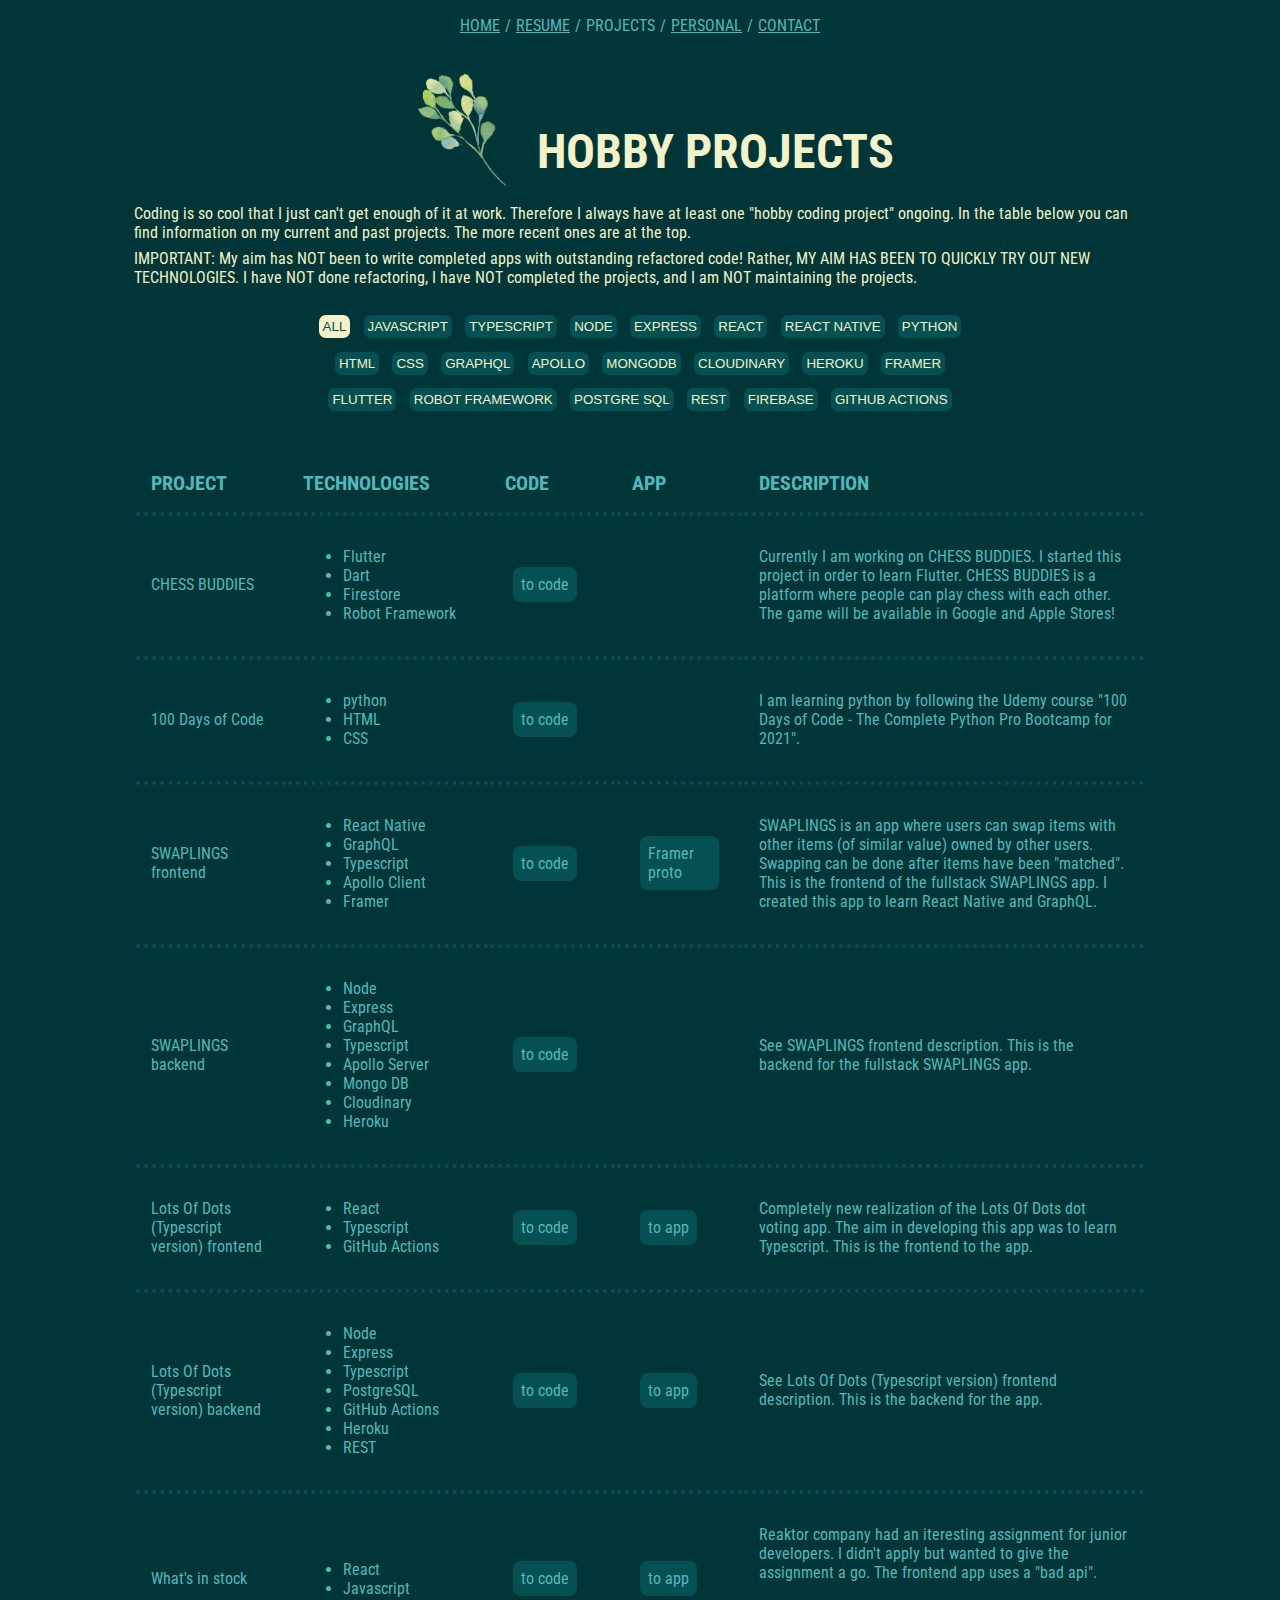
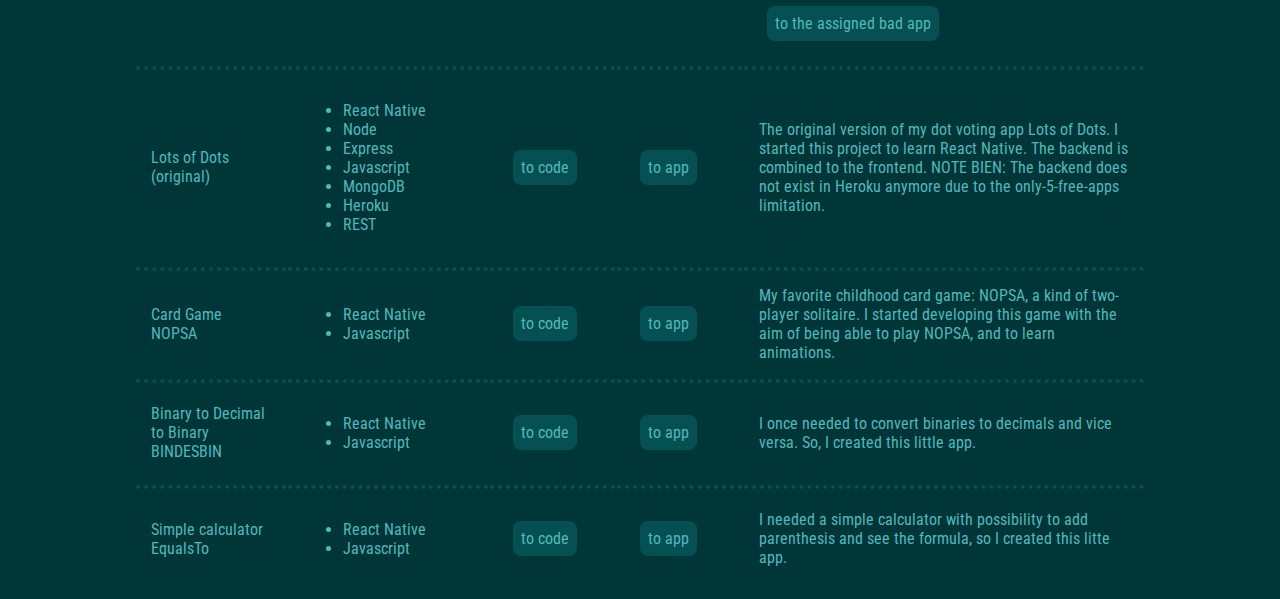
==== pages/hobbyProjects.html @ a68dfdd8 "New personal site" ====
<!DOCTYPE html>
<html lang="en">
  <head>
    <meta charset="UTF-8">
    <title>Satu Hyvärinen Hobby Projects</title>
    <link href='https://fonts.googleapis.com/css?family=Roboto Condensed' rel='stylesheet'>
    <link rel="stylesheet" href="../styles/general.css">
    <link rel="stylesheet" href="../styles/hobbyProjects.css">
  </head>
  <body>

    <p class="navigation_links">
      <a class="navigation_link" href="../index.html">HOME</a>
      <span class="slash_between">/</span>
      <a class="navigation_link" href="./resume.html">RESUME</a>
      <span class="slash_between">/</span>
      <a class="is_selected_navigation_link" href="./hobbyProjects.html">PROJECTS</a>
      <span class="slash_between">/</span>
      <a class="navigation_link" href="./personalInfo.html">PERSONAL</a>
      <span class="slash_between">/</span>
      <a class="navigation_link" href="./contactMe.html">CONTACT</a>
    </p>

    <div class="centered_container">
          <img src="../images/3.png" width="150" height="150">
          <h1 class="title_smaller">HOBBY PROJECTS</h1>
    </div>

    <div class="centered_column">
          <p class="info_projects">
            Coding is so cool that I just can't get enough of it at work. Therefore I always have at least one "hobby coding project" ongoing.
             In the table below you can find information on my current and past projects. The more recent ones are at the top.
          </p>
          <p class="info_projects">
             IMPORTANT: My aim has NOT been to write completed apps with outstanding refactored code!
             Rather, MY AIM HAS BEEN TO QUICKLY TRY OUT NEW TECHNOLOGIES.
             I have NOT done refactoring, I have NOT completed the projects, and I am NOT maintaining the projects.
          </p>
          <br>
    </div>


    <div class="centered_container filter_buttons_container">
      <button class="filter_button_selected" onclick="filterTableRows('all')" id="all">ALL</button>
      <button class="filter_button_not_selected"  onclick="filterTableRows('javascript')" id="javascript">JAVASCRIPT</button>
      <button class="filter_button_not_selected"  onclick="filterTableRows('typescript')" id="typescript">TYPESCRIPT</button>
      <button class="filter_button_not_selected"  onclick="filterTableRows('node')" id="node">NODE</button>
      <button class="filter_button_not_selected"  onclick="filterTableRows('express')" id="express">EXPRESS</button>
      <button class="filter_button_not_selected"  onclick="filterTableRows('react')" id="react">REACT</button>
      <button class="filter_button_not_selected"  onclick="filterTableRows('reactnative')" id="reactnative">REACT NATIVE</button>
      <button class="filter_button_not_selected"  onclick="filterTableRows('python')" id="python">PYTHON</button>
    </div>
    <div class="centered_container filter_buttons_container">
      <button class="filter_button_not_selected"  onclick="filterTableRows('html')" id="html">HTML</button>
      <button class="filter_button_not_selected"  onclick="filterTableRows('css')" id="css">CSS</button>
      <button class="filter_button_not_selected"  onclick="filterTableRows('graphql')" id="graphql">GRAPHQL</button>
      <button class="filter_button_not_selected"  onclick="filterTableRows('apollo')" id="apollo">APOLLO</button>
      <button class="filter_button_not_selected"  onclick="filterTableRows('mongodb')" id="mongodb">MONGODB</button>
      <button class="filter_button_not_selected"  onclick="filterTableRows('cloudinary')" id="cloudinary">CLOUDINARY</button>
      <button class="filter_button_not_selected"  onclick="filterTableRows('heroku')" id="heroku">HEROKU</button>
      <button class="filter_button_not_selected"  onclick="filterTableRows('framer')" id="framer">FRAMER</button>
    </div>
    <div class="centered_container filter_buttons_container">
      <button class="filter_button_not_selected"  onclick="filterTableRows('flutter')" id="flutter">FLUTTER</button>
      <button class="filter_button_not_selected"  onclick="filterTableRows('robotframework')" id="robotframework">ROBOT FRAMEWORK</button>
      <button class="filter_button_not_selected"  onclick="filterTableRows('postgresql')" id="postgresql">POSTGRE SQL</button>
      <button class="filter_button_not_selected"  onclick="filterTableRows('rest')" id="rest">REST</button>
      <button class="filter_button_not_selected"  onclick="filterTableRows('firebase')" id="firebase">FIREBASE</button>
      <button class="filter_button_not_selected"  onclick="filterTableRows('githubactions')" id="githubactions">GITHUB ACTIONS</button>
    </div>



    <table class="apps_table">
      <col style="width:15%">
      <col style="width:20%">
      <col style="width:12.5%">
      <col style="width:12.5%">
      <col style="width:40%">
      <th>
        <tr>
          <td class="table_header_text">PROJECT</td>
          <td class="table_header_text">TECHNOLOGIES</td>
          <td class="table_header_text">CODE</td>
          <td class="table_header_text">APP</td>
          <td class="table_header_text">DESCRIPTION</td>
        </tr>
      </th>
      <tbody>

        <tr class="filterable flutter dart firestore robotframework">
          <td class="table_cell">CHESS BUDDIES</td>
          <td class="table_cell">
            <ul>
              <li class="table_cell_text">Flutter</li>
              <li class="table_cell_text">Dart</li>
              <li class="table_cell_text">Firestore</li>
              <li class="table_cell_text">Robot Framework</li>
            </ul>
          </td>
          <td class="table_cell"><a class="link_button_dark" href="https://github.com/satuhyva/chess_buddies">to code</a></td>
          <td class="table_cell"></td>
          <td class="table_cell">Currently I am working on CHESS BUDDIES. I started this project in order to learn Flutter. CHESS BUDDIES is a platform where people can play chess with each other. The game will be available in Google and Apple Stores!</td>
        </tr>

        <tr class="filterable python html css">
          <td class="table_cell">100 Days of Code</td>
          <td class="table_cell">
            <ul>
              <li class="table_cell_text">python</li>
              <li class="table_cell_text">HTML</li>
              <li class="table_cell_text">CSS</li>
            </ul>
          </td>
          <td class="table_cell"><a class="link_button_dark" href="https://github.com/satuhyva/100daysOfPython">to code</a></td>
          <td class="table_cell"></td>
          <td class="table_cell">I am learning python by following the Udemy course "100 Days of Code - The Complete Python Pro Bootcamp for 2021".</td>
        </tr>

        <tr class="filterable reactnative graphql typescript apollo framer">
          <td class="table_cell">SWAPLINGS frontend</td>
          <td class="table_cell">
            <ul>
              <li class="table_cell_text">React Native</li>
              <li class="table_cell_text">GraphQL</li>
              <li class="table_cell_text">Typescript</li>
              <li class="table_cell_text">Apollo Client</li>
              <li class="table_cell_text">Framer</li>
            </ul>
          </td>
          <td class="table_cell"><a class="link_button_dark" href="https://github.com/satuhyva/SWAPLINGS">to code</a></td>
          <td class="table_cell"><a class="link_button_dark" href="https://framer.com/share/SWAPLINGS--pUB803WLrdmyjo2nFl2X/X4uVRGpGY#X4uVRGpGY">Framer proto</a></td>
          <td class="table_cell">SWAPLINGS is an app where users can swap items with other items (of similar value) owned by other users. Swapping can be done after items have been "matched". This is the frontend of the fullstack SWAPLINGS app. I created this app to learn React Native and GraphQL.</td>
        </tr>

        <tr class="filterable node express graphql typescript apollo mongodb cloudinary heroku">
          <td class="table_cell">SWAPLINGS backend</td>
          <td class="table_cell">
            <ul>
              <li class="table_cell_text">Node</li>
              <li class="table_cell_text">Express</li>
              <li class="table_cell_text">GraphQL</li>
              <li class="table_cell_text">Typescript</li>
              <li class="table_cell_text">Apollo Server</li>
              <li class="table_cell_text">Mongo DB</li>
              <li class="table_cell_text">Cloudinary</li>
              <li class="table_cell_text">Heroku</li>
            </ul>
          </td>
          <td class="table_cell"><a class="link_button_dark" href="https://github.com/satuhyva/swaplings_server">to code</a></td>
          <td class="table_cell"></td>
          <td class="table_cell">See SWAPLINGS frontend description. This is the backend for the fullstack SWAPLINGS app.</td>
        </tr>

        <tr class="filterable react typescript githubactions">
          <td class="table_cell">Lots Of Dots (Typescript version) frontend</td>
          <td class="table_cell">
            <ul>
              <li class="table_cell_text">React</li>
              <li class="table_cell_text">Typescript</li>
              <li class="table_cell_text">GitHub Actions</li>
            </ul>
          </td>
          <td class="table_cell"><a class="link_button_dark" href="https://github.com/satuhyva/lotsofdots">to code</a></td>
          <td class="table_cell"><a class="link_button_dark" href="https://satuhyva.github.io/lotsofdots/">to app</a></td>
          <td class="table_cell">Completely new realization of the Lots Of Dots dot voting app. The aim in developing this app was to learn Typescript. This is the frontend to the app.</td>
        </tr>


          <tr class="filterable node express heroku postgresql typescript githubactions rest">
              <td class="table_cell">Lots Of Dots (Typescript version) backend</td>
              <td class="table_cell">
                <ul>
                  <li class="table_cell_text">Node</li>
                  <li class="table_cell_text">Express</li>
                  <li class="table_cell_text">Typescript</li>
                  <li class="table_cell_text">PostgreSQL</li>
                  <li class="table_cell_text">GitHub Actions</li>
                  <li class="table_cell_text">Heroku</li>
                  <li class="table_cell_text">REST</li>
                </ul>
              </td>
              <td class="table_cell"><a class="link_button_dark" href="https://github.com/satuhyva/lotsofdots">to code</a></td>
              <td class="table_cell"><a class="link_button_dark" href="https://satuhyva.github.io/lotsofdots/">to app</a></td>
              <td class="table_cell">See Lots Of Dots (Typescript version) frontend description. This is the backend for the app.</td>
            </tr>

            <tr class="filterable react javascript">
                <td class="table_cell">What's in stock</td>
                <td class="table_cell">
                  <ul>
                    <li class="table_cell_text">React</li>
                    <li class="table_cell_text">Javascript</li>
                  </ul>
                </td>
                <td class="table_cell"><a class="link_button_dark" href="https://github.com/satuhyva/whatsinstock/tree/master">to code</a></td>
                <td class="table_cell"><a class="link_button_dark" href="https://satuhyva.github.io/whatsinstock/">to app</a></td>
                <td class="table_cell">
                  <div>
                    <p>
                      Reaktor company had an iteresting assignment for junior developers. I didn't apply but wanted to give the assignment a go. The frontend app uses a "bad api".
                    </p>
                    <a class="link_button_dark" href="https://bad-api-assignment.reaktor.com">to the assigned bad app</a>
                  </div>
                </td>
              </tr>

              <tr class="filterable reactnative node express javascript mogdodb heroku rest">
                  <td class="table_cell">Lots of Dots (original)</td>
                  <td class="table_cell">
                    <ul>
                      <li class="table_cell_text">React Native</li>
                      <li class="table_cell_text">Node</li>
                      <li class="table_cell_text">Express</li>
                      <li class="table_cell_text">Javascript</li>
                      <li class="table_cell_text">MongoDB</li>
                      <li class="table_cell_text">Heroku</li>
                      <li class="table_cell_text">REST</li>
                    </ul>
                  </td>
                  <td class="table_cell"><a class="link_button_dark" href="https://github.com/satuhyva/lotsofdots_frontend">to code</a></td>
                  <td class="table_cell"><a class="link_button_dark" href="https://satuhyva.github.io/lotsofdots_frontend/">to app</a></td>
                  <td class="table_cell">
                    The original version of my dot voting app Lots of Dots.
                    I started this project to learn React Native. The backend is combined to the frontend.
                    NOTE BIEN: The backend does not exist in Heroku anymore due to the only-5-free-apps limitation.
                  </td>
                </tr>

              <tr class="filterable reactnative javascript">
                  <td class="table_cell">Card Game NOPSA</td>
                  <td class="table_cell">
                    <ul>
                      <li class="table_cell_text">React Native</li>
                      <li class="table_cell_text">Javascript</li>
                    </ul>
                  </td>
                  <td class="table_cell"><a class="link_button_dark" href="https://github.com/satuhyva/gamenopsa">to code</a></td>
                  <td class="table_cell"><a class="link_button_dark" href="https://satuhyva.github.io/gamenopsa/">to app</a></td>
                  <td class="table_cell">My favorite childhood card game: NOPSA, a kind of two-player solitaire. I started developing this game with the aim of being able to play NOPSA, and to learn animations.</td>
                </tr>

                <tr class="filterable reactnative javascript">
                    <td class="table_cell">Binary to Decimal to Binary BINDESBIN</td>
                    <td class="table_cell">
                      <ul>
                        <li class="table_cell_text">React Native</li>
                        <li class="table_cell_text">Javascript</li>
                      </ul>
                    </td>
                    <td class="table_cell"><a class="link_button_dark" href="https://github.com/satuhyva/bindesbin">to code</a></td>
                    <td class="table_cell"><a class="link_button_dark" href="https://satuhyva.github.io/bindesbin/">to app</a></td>
                    <td class="table_cell">I once needed to convert binaries to decimals and vice versa. So, I created this little app.</td>
                  </tr>

                  <tr class="filterable reactnative javascript">
                      <td class="table_cell">Simple calculator EqualsTo</td>
                      <td class="table_cell">
                        <ul>
                          <li class="table_cell_text">React Native</li>
                          <li class="table_cell_text">Javascript</li>
                        </ul>
                      </td>
                      <td class="table_cell"><a class="link_button_dark" href="https://github.com/satuhyva/EqualsTo">to code</a></td>
                      <td class="table_cell"><a class="link_button_dark" href="https://satuhyva.github.io/EqualsTo/">to app</a></td>
                      <td class="table_cell">I needed a simple calculator with possibility to add parenthesis and see the formula, so I created this litte app.</td>
                    </tr>

      </tbody>
    </table>

  <script>

    filterTableRows("all")

    function filterTableRows(target) {
      const currentButtonIsSelected = document.getElementById(target).className == "filter_button_selected"
      if (target == "all") {
          let allSelectedButtons = document.getElementsByClassName("filter_button_selected")
          const targets = []
          for (let i = 0; i < allSelectedButtons.length; i++) {
            targets.push(allSelectedButtons[i].id)
          }
          for (let i = 0; i < targets.length; i++) {
            document.getElementById(targets[i]).className = "filter_button_not_selected"
          }
          document.getElementById("all").className = "filter_button_selected"
      } else {
        if (currentButtonIsSelected == false) {
          document.getElementById("all").className = "filter_button_not_selected"
          document.getElementById(target).className = "filter_button_selected"
        } else {
          document.getElementById(target).className = "filter_button_not_selected"
          if (document.getElementsByClassName("filter_button_selected").length == 0) {
            document.getElementById("all").className = "filter_button_selected"
          }
        }
      }
      const selectedKeywords = []
      const selectedButtons = document.getElementsByClassName("filter_button_selected")
      for (let i = 0; i < selectedButtons.length; i++) {
        selectedKeywords.push(selectedButtons[i].id)
      }
      if (target == "all" || selectedKeywords.includes("all")) {
        includeAll()
      } else {
        let filterableRows = document.getElementsByClassName("filterable")
        for (let i = 0; i < filterableRows.length; i++) {
          let tableRowElement = filterableRows[i]
          let someKeywordNotFound = false
          for (let j = 0; j < selectedKeywords.length; j++) {
            if (!tableRowElement.className.split(" ").includes(selectedKeywords[j])) {
              someKeywordNotFound = true
            }
          }
          if (someKeywordNotFound) leaveOutFilterable(tableRowElement)
          else includeFilterable(tableRowElement)
        }
      }
    }

    function includeAll() {
      let filterableRows = document.getElementsByClassName("filterable")
      for (let i = 0; i < filterableRows.length; i++) {
        let tableRowElement = filterableRows[i]
        includeFilterable(tableRowElement)
      }
    }

    function includeFilterable(tableRowElement) {
      let elementClasses = tableRowElement.className.split(" ")
      if (elementClasses.includes("hide")) {
        for (let i = 0; i < elementClasses.length; i++) {
          if (elementClasses[i] == "hide") {
            elementClasses[i] = "show"
          }
        }
      } else if (!elementClasses.includes("show")) {
        elementClasses.push("show")
      }
      tableRowElement.className = elementClasses.join(" ")
    }

    function leaveOutFilterable(tableRowElement) {
      let elementClasses = tableRowElement.className.split(" ")
      if (elementClasses[elementClasses.length - 1] == "show") {
        elementClasses[elementClasses.length - 1] = "hide"
      } else {
        elementClasses.push("hide")
      }
      tableRowElement.className = elementClasses.join(" ")
    }

  </script>

  </body>
</html>
---- styles/general.css ----
:root {
    --color1: #F3F2C9;
    --color2: #53B8BB;
    --color3: #055052;
    --color4: #003638;
}

body {
  font-family: Roboto Condensed;
  height: 100%;
  min-height: 100%;

}

.show {
  display: table-row;
}

.hide {
  display: none;
}



.navigation_links {
  display: flex;
  flex-direction: row;
  justify-content: center;
}

.navigation_link {
  color: var(--color2);
}
.is_selected_navigation_link {
    text-decoration: none;
    color: var(--color2);
}

.slash_between {
  color: var(--color2);
  margin-left: 5px;
  margin-right: 5px;
}

.rotate45 {
  -webkit-transform:rotate(45deg);
  -moz-transform: rotate(45deg);
  -ms-transform: rotate(45deg);
  -o-transform: rotate(45deg);
  transform: rotate(45deg);
}

.footer {
  position: absolute;
  bottom: 0;
}

.footer_text {
  color: var(--color3);
}

.link_button {
  display:inline-block;
  text-decoration: none;
  color: var(--color1);
  border-radius: 0.5em;
  border-width: thin;
  border-style: solid;
  border-color: var(--color1);
  padding: 0.5em;
  margin: 0.5em;
}

.link_button:hover {
  color: var(--color4);
  background-color: var(--color1);
}



.centered_container {
  display: flex;
  flex-direction: row;
  justify-content: center;
  margin: 0 auto 0 auto;
}
.centered_column {
  width: 100%;
  display: flex;
  flex-direction: column;
  justify-content: center;
  align-items: center;
}




.title_smaller {
  font-size: 3em;
  color: var(--color1);
  margin-top: 1.5em;
  margin-bottom: 0;
  text-align: center;
}

.link_button_dark {
  display:inline-block;
  text-decoration: none;
  color: var(--color2);
  border-radius: 0.5em;
  background-color: var(--color3);
  padding: 0.5em;
  margin: 0.5em;
}

.link_button_dark:hover {
  color: var(--color3);
  background-color: var(--color2);
}

.filter_button_not_selected {
  display:inline-block;
  text-decoration: none;
  color: var(--color1);
  border-radius: 0.5em;
  border-width: 0;
  background-color: var(--color3);
  padding: 0.3em;
  margin: 0.5em;
}

.filter_button_selected {
  display:inline-block;
  text-decoration: none;
  color: var(--color3);
  border-radius: 0.5em;
  border-width: 0;
  background-color: var(--color1);
  padding: 0.3em;
  margin: 0.5em;
}

.filter_button_not_selected:hover {
  color: var(--color3);
  background-color: var(--color1);
}

.dotted_line {
  border: dotted var(--color3) 5px;
  border-bottom: none;
  width: 50%;
  margin: 100px auto;
}
---- styles/hobbyProjects.css ----
body {
  background-color: var(--color4);
}

.apps_table {
  margin-left: 10%;
  margin-right: 10%;
  margin-top: 2em;
}

.table_header_text {
  color: var(--color2);
  font-weight: bolder;
  font-size: 1.25em;
}

.table_cell {
    border-top:  dotted;
    border-width: 0.25em;
    color: var(--color2);
    border-color: var(--color3);
}

.table_cell_text {
    color: var(--color2);
}


td {
  padding: 15px;
}

.info_projects {
  color: var(--color1);
  width: 80%;
  margin: 0.2em;
}

.filter_buttons_container {
  width: 80%;
}
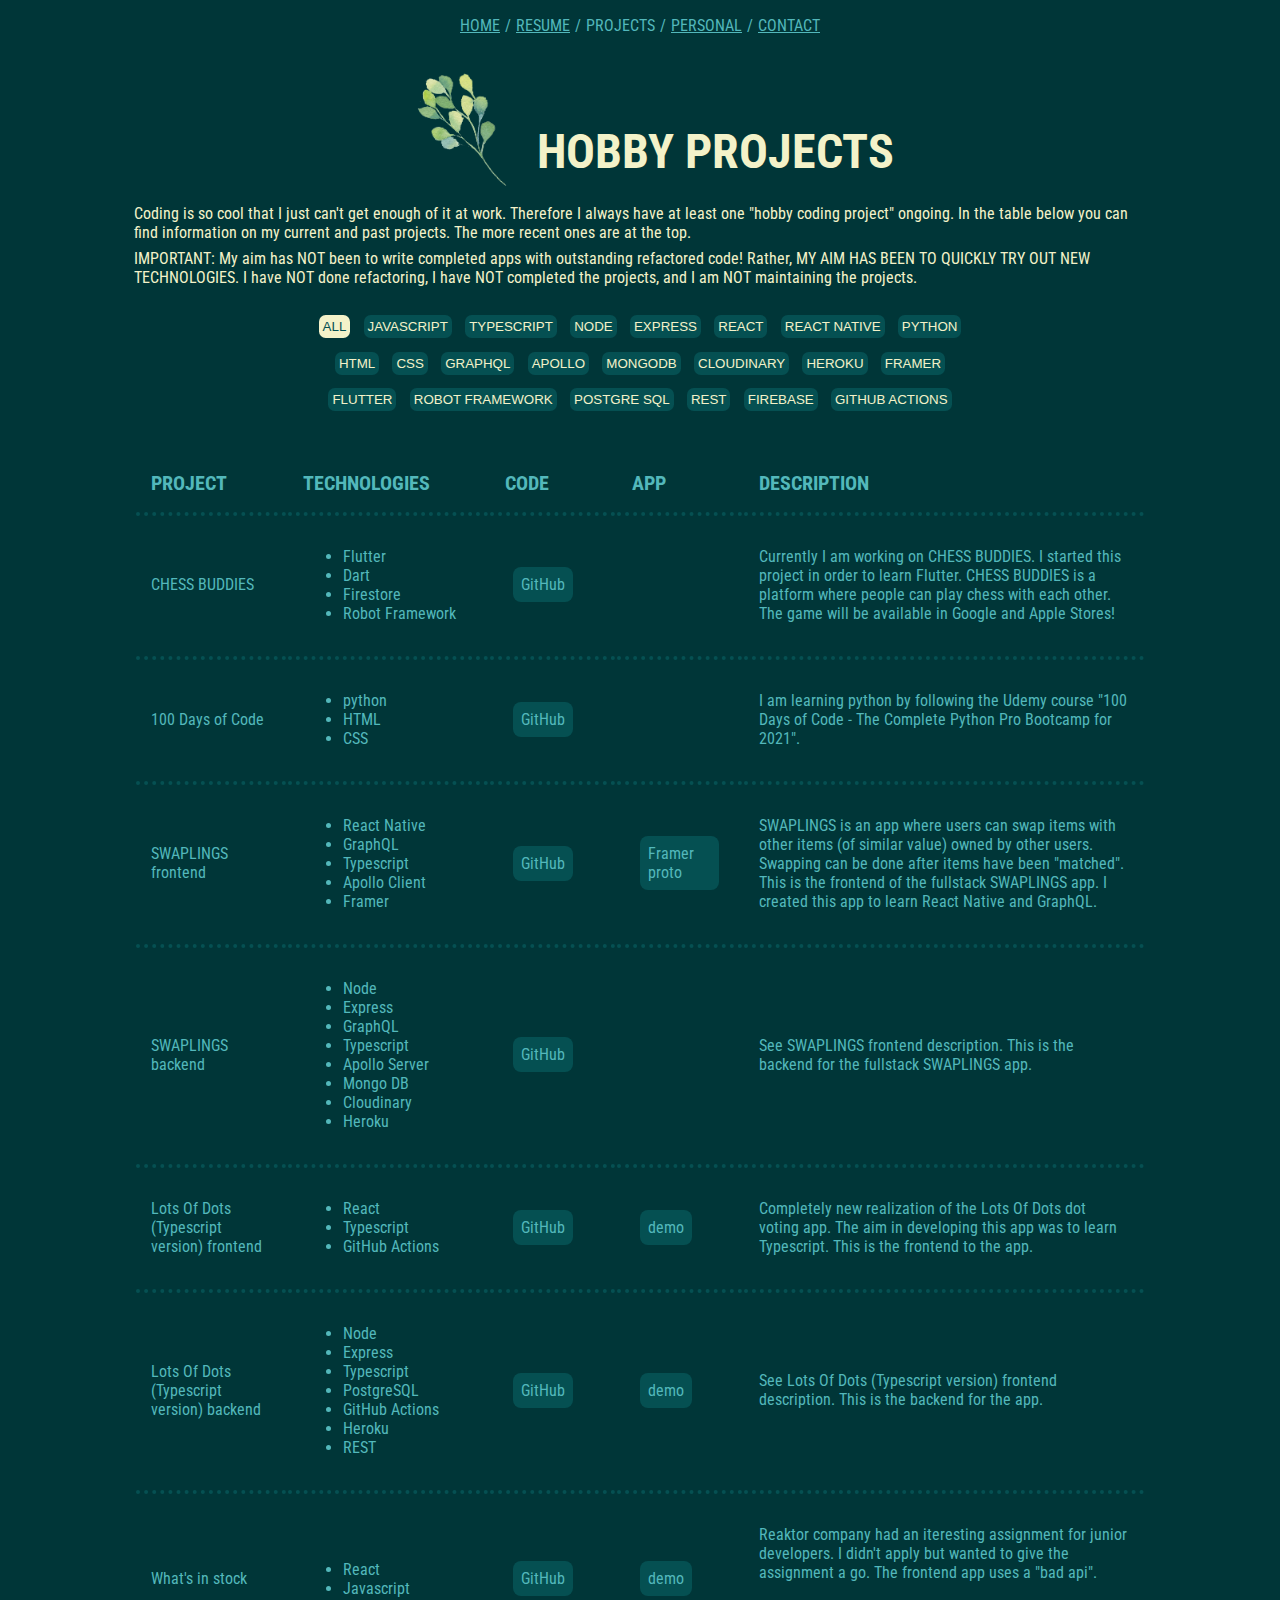
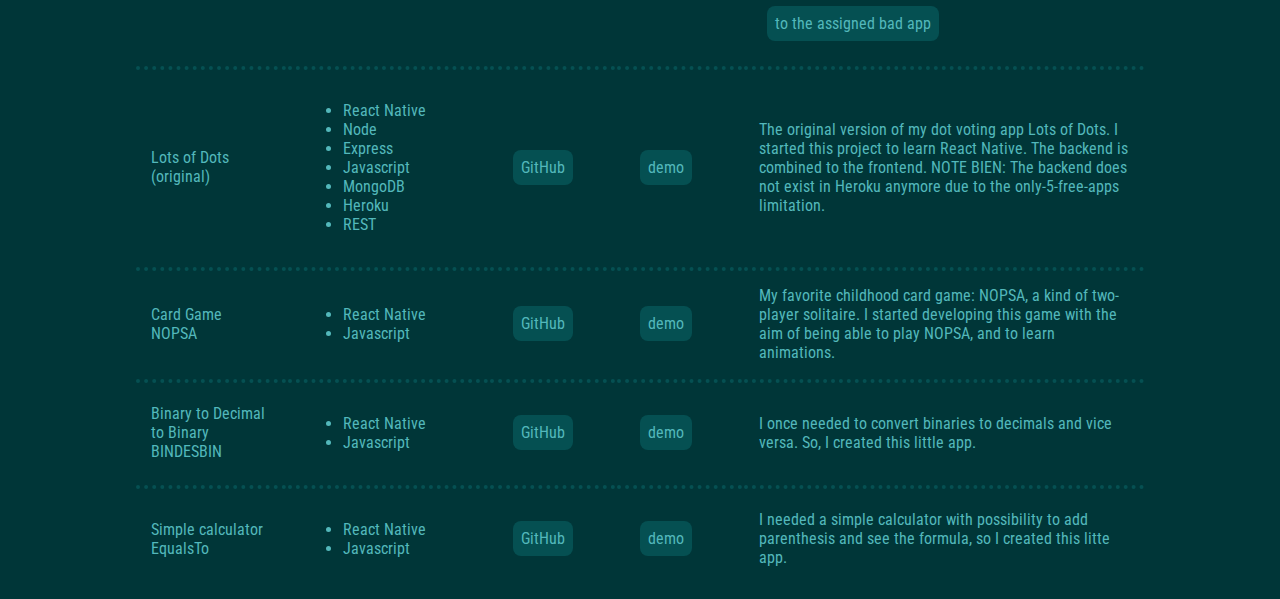
==== commit 2825911b: "resume continued" ====
--- a/pages/hobbyProjects.html
+++ b/pages/hobbyProjects.html
@@ -98,7 +98,7 @@
               <li class="table_cell_text">Robot Framework</li>
             </ul>
           </td>
-          <td class="table_cell"><a class="link_button_dark" href="https://github.com/satuhyva/chess_buddies">to code</a></td>
+          <td class="table_cell"><a class="link_button_dark" href="https://github.com/satuhyva/chess_buddies">GitHub</a></td>
           <td class="table_cell"></td>
           <td class="table_cell">Currently I am working on CHESS BUDDIES. I started this project in order to learn Flutter. CHESS BUDDIES is a platform where people can play chess with each other. The game will be available in Google and Apple Stores!</td>
         </tr>
@@ -112,7 +112,7 @@
               <li class="table_cell_text">CSS</li>
             </ul>
           </td>
-          <td class="table_cell"><a class="link_button_dark" href="https://github.com/satuhyva/100daysOfPython">to code</a></td>
+          <td class="table_cell"><a class="link_button_dark" href="https://github.com/satuhyva/100daysOfPython">GitHub</a></td>
           <td class="table_cell"></td>
           <td class="table_cell">I am learning python by following the Udemy course "100 Days of Code - The Complete Python Pro Bootcamp for 2021".</td>
         </tr>
@@ -128,7 +128,7 @@
               <li class="table_cell_text">Framer</li>
             </ul>
           </td>
-          <td class="table_cell"><a class="link_button_dark" href="https://github.com/satuhyva/SWAPLINGS">to code</a></td>
+          <td class="table_cell"><a class="link_button_dark" href="https://github.com/satuhyva/SWAPLINGS">GitHub</a></td>
           <td class="table_cell"><a class="link_button_dark" href="https://framer.com/share/SWAPLINGS--pUB803WLrdmyjo2nFl2X/X4uVRGpGY#X4uVRGpGY">Framer proto</a></td>
           <td class="table_cell">SWAPLINGS is an app where users can swap items with other items (of similar value) owned by other users. Swapping can be done after items have been "matched". This is the frontend of the fullstack SWAPLINGS app. I created this app to learn React Native and GraphQL.</td>
         </tr>
@@ -147,7 +147,7 @@
               <li class="table_cell_text">Heroku</li>
             </ul>
           </td>
-          <td class="table_cell"><a class="link_button_dark" href="https://github.com/satuhyva/swaplings_server">to code</a></td>
+          <td class="table_cell"><a class="link_button_dark" href="https://github.com/satuhyva/swaplings_server">GitHub</a></td>
           <td class="table_cell"></td>
           <td class="table_cell">See SWAPLINGS frontend description. This is the backend for the fullstack SWAPLINGS app.</td>
         </tr>
@@ -161,8 +161,8 @@
               <li class="table_cell_text">GitHub Actions</li>
             </ul>
           </td>
-          <td class="table_cell"><a class="link_button_dark" href="https://github.com/satuhyva/lotsofdots">to code</a></td>
-          <td class="table_cell"><a class="link_button_dark" href="https://satuhyva.github.io/lotsofdots/">to app</a></td>
+          <td class="table_cell"><a class="link_button_dark" href="https://github.com/satuhyva/lotsofdots">GitHub</a></td>
+          <td class="table_cell"><a class="link_button_dark" href="https://satuhyva.github.io/lotsofdots/">demo</a></td>
           <td class="table_cell">Completely new realization of the Lots Of Dots dot voting app. The aim in developing this app was to learn Typescript. This is the frontend to the app.</td>
         </tr>
 
@@ -180,8 +180,8 @@
                   <li class="table_cell_text">REST</li>
                 </ul>
               </td>
-              <td class="table_cell"><a class="link_button_dark" href="https://github.com/satuhyva/lotsofdots">to code</a></td>
-              <td class="table_cell"><a class="link_button_dark" href="https://satuhyva.github.io/lotsofdots/">to app</a></td>
+              <td class="table_cell"><a class="link_button_dark" href="https://github.com/satuhyva/lotsofdots">GitHub</a></td>
+              <td class="table_cell"><a class="link_button_dark" href="https://satuhyva.github.io/lotsofdots/">demo</a></td>
               <td class="table_cell">See Lots Of Dots (Typescript version) frontend description. This is the backend for the app.</td>
             </tr>
 
@@ -193,8 +193,8 @@
                     <li class="table_cell_text">Javascript</li>
                   </ul>
                 </td>
-                <td class="table_cell"><a class="link_button_dark" href="https://github.com/satuhyva/whatsinstock/tree/master">to code</a></td>
-                <td class="table_cell"><a class="link_button_dark" href="https://satuhyva.github.io/whatsinstock/">to app</a></td>
+                <td class="table_cell"><a class="link_button_dark" href="https://github.com/satuhyva/whatsinstock/tree/master">GitHub</a></td>
+                <td class="table_cell"><a class="link_button_dark" href="https://satuhyva.github.io/whatsinstock/">demo</a></td>
                 <td class="table_cell">
                   <div>
                     <p>
@@ -218,8 +218,8 @@
                       <li class="table_cell_text">REST</li>
                     </ul>
                   </td>
-                  <td class="table_cell"><a class="link_button_dark" href="https://github.com/satuhyva/lotsofdots_frontend">to code</a></td>
-                  <td class="table_cell"><a class="link_button_dark" href="https://satuhyva.github.io/lotsofdots_frontend/">to app</a></td>
+                  <td class="table_cell"><a class="link_button_dark" href="https://github.com/satuhyva/lotsofdots_frontend">GitHub</a></td>
+                  <td class="table_cell"><a class="link_button_dark" href="https://satuhyva.github.io/lotsofdots_frontend/">demo</a></td>
                   <td class="table_cell">
                     The original version of my dot voting app Lots of Dots.
                     I started this project to learn React Native. The backend is combined to the frontend.
@@ -235,8 +235,8 @@
                       <li class="table_cell_text">Javascript</li>
                     </ul>
                   </td>
-                  <td class="table_cell"><a class="link_button_dark" href="https://github.com/satuhyva/gamenopsa">to code</a></td>
-                  <td class="table_cell"><a class="link_button_dark" href="https://satuhyva.github.io/gamenopsa/">to app</a></td>
+                  <td class="table_cell"><a class="link_button_dark" href="https://github.com/satuhyva/gamenopsa">GitHub</a></td>
+                  <td class="table_cell"><a class="link_button_dark" href="https://satuhyva.github.io/gamenopsa/">demo</a></td>
                   <td class="table_cell">My favorite childhood card game: NOPSA, a kind of two-player solitaire. I started developing this game with the aim of being able to play NOPSA, and to learn animations.</td>
                 </tr>
 
@@ -248,8 +248,8 @@
                         <li class="table_cell_text">Javascript</li>
                       </ul>
                     </td>
-                    <td class="table_cell"><a class="link_button_dark" href="https://github.com/satuhyva/bindesbin">to code</a></td>
-                    <td class="table_cell"><a class="link_button_dark" href="https://satuhyva.github.io/bindesbin/">to app</a></td>
+                    <td class="table_cell"><a class="link_button_dark" href="https://github.com/satuhyva/bindesbin">GitHub</a></td>
+                    <td class="table_cell"><a class="link_button_dark" href="https://satuhyva.github.io/bindesbin/">demo</a></td>
                     <td class="table_cell">I once needed to convert binaries to decimals and vice versa. So, I created this little app.</td>
                   </tr>
 
@@ -261,8 +261,8 @@
                           <li class="table_cell_text">Javascript</li>
                         </ul>
                       </td>
-                      <td class="table_cell"><a class="link_button_dark" href="https://github.com/satuhyva/EqualsTo">to code</a></td>
-                      <td class="table_cell"><a class="link_button_dark" href="https://satuhyva.github.io/EqualsTo/">to app</a></td>
+                      <td class="table_cell"><a class="link_button_dark" href="https://github.com/satuhyva/EqualsTo">GitHub</a></td>
+                      <td class="table_cell"><a class="link_button_dark" href="https://satuhyva.github.io/EqualsTo/">demo</a></td>
                       <td class="table_cell">I needed a simple calculator with possibility to add parenthesis and see the formula, so I created this litte app.</td>
                     </tr>
 
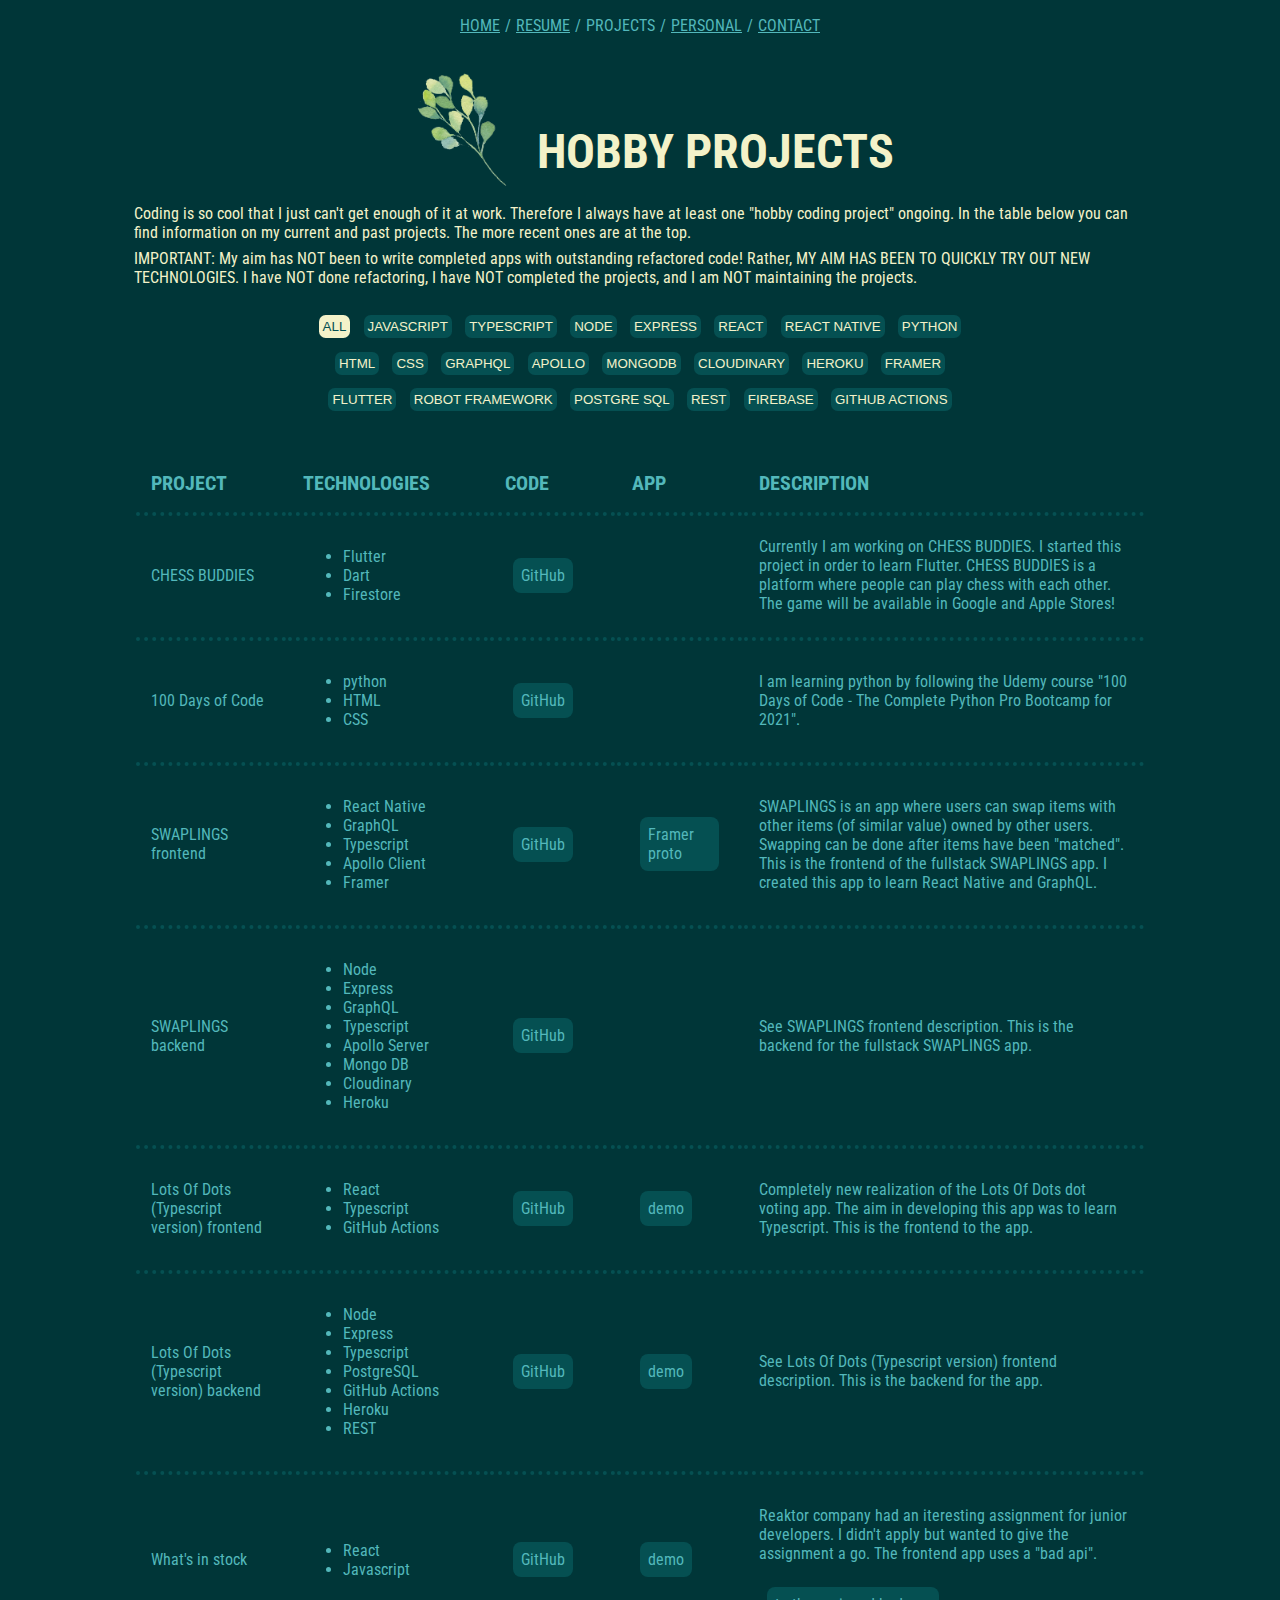
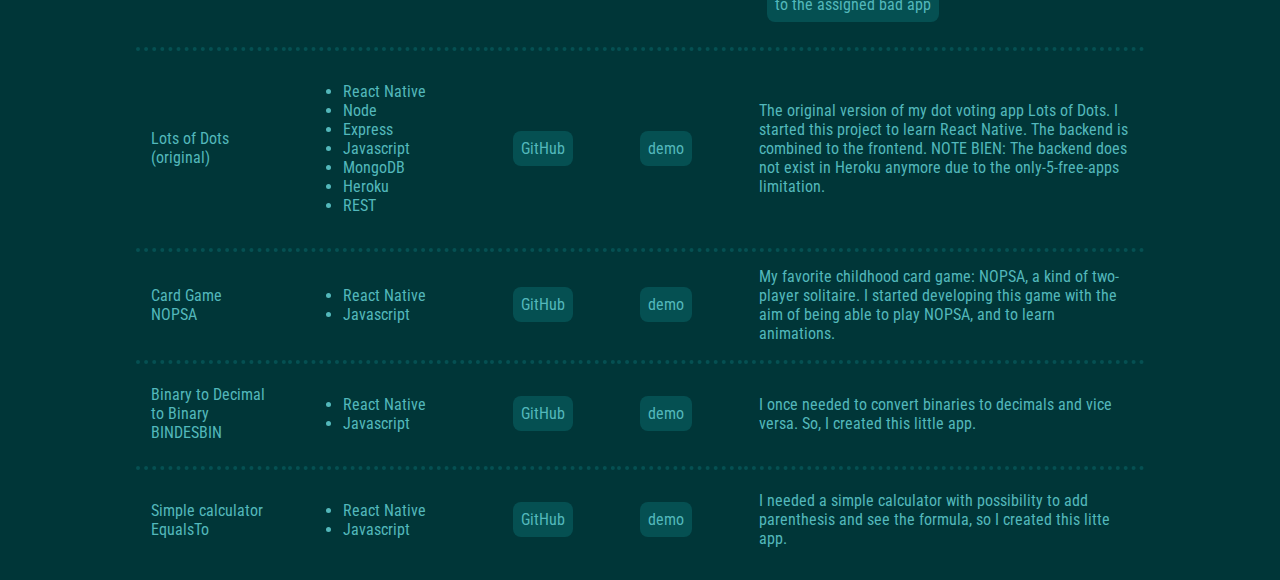
==== commit eb74263b: "remove robot framework as it is not there yet" ====
--- a/pages/hobbyProjects.html
+++ b/pages/hobbyProjects.html
@@ -95,7 +95,6 @@
               <li class="table_cell_text">Flutter</li>
               <li class="table_cell_text">Dart</li>
               <li class="table_cell_text">Firestore</li>
-              <li class="table_cell_text">Robot Framework</li>
             </ul>
           </td>
           <td class="table_cell"><a class="link_button_dark" href="https://github.com/satuhyva/chess_buddies">GitHub</a></td>
--- a/styles/general.css
+++ b/styles/general.css
@@ -20,6 +20,34 @@
   display: none;
 }
 
+.text_1 {
+  color: var(--color1);
+}
+
+.title_smaller_no_top_margin {
+  font-size: 3em;
+  color: var(--color1);
+  margin-top: 0;
+  margin-bottom: 0;
+  text-align: center;
+}
+
+.info_projects {
+  color: var(--color1);
+  width: 80%;
+  margin: 0.2em;
+}
+
+.info_history {
+  color: var(--color2);
+  width: 65%;
+  margin: 0.2em;
+}
+.info_contact {
+  color: var(--color2);
+  width: 50%;
+  margin: 0.2em;
+}
 
 
 .navigation_links {
--- a/styles/hobbyProjects.css
+++ b/styles/hobbyProjects.css
@@ -32,11 +32,7 @@
   padding: 15px;
 }
 
-.info_projects {
-  color: var(--color1);
-  width: 80%;
-  margin: 0.2em;
-}
+
 
 .filter_buttons_container {
   width: 80%;
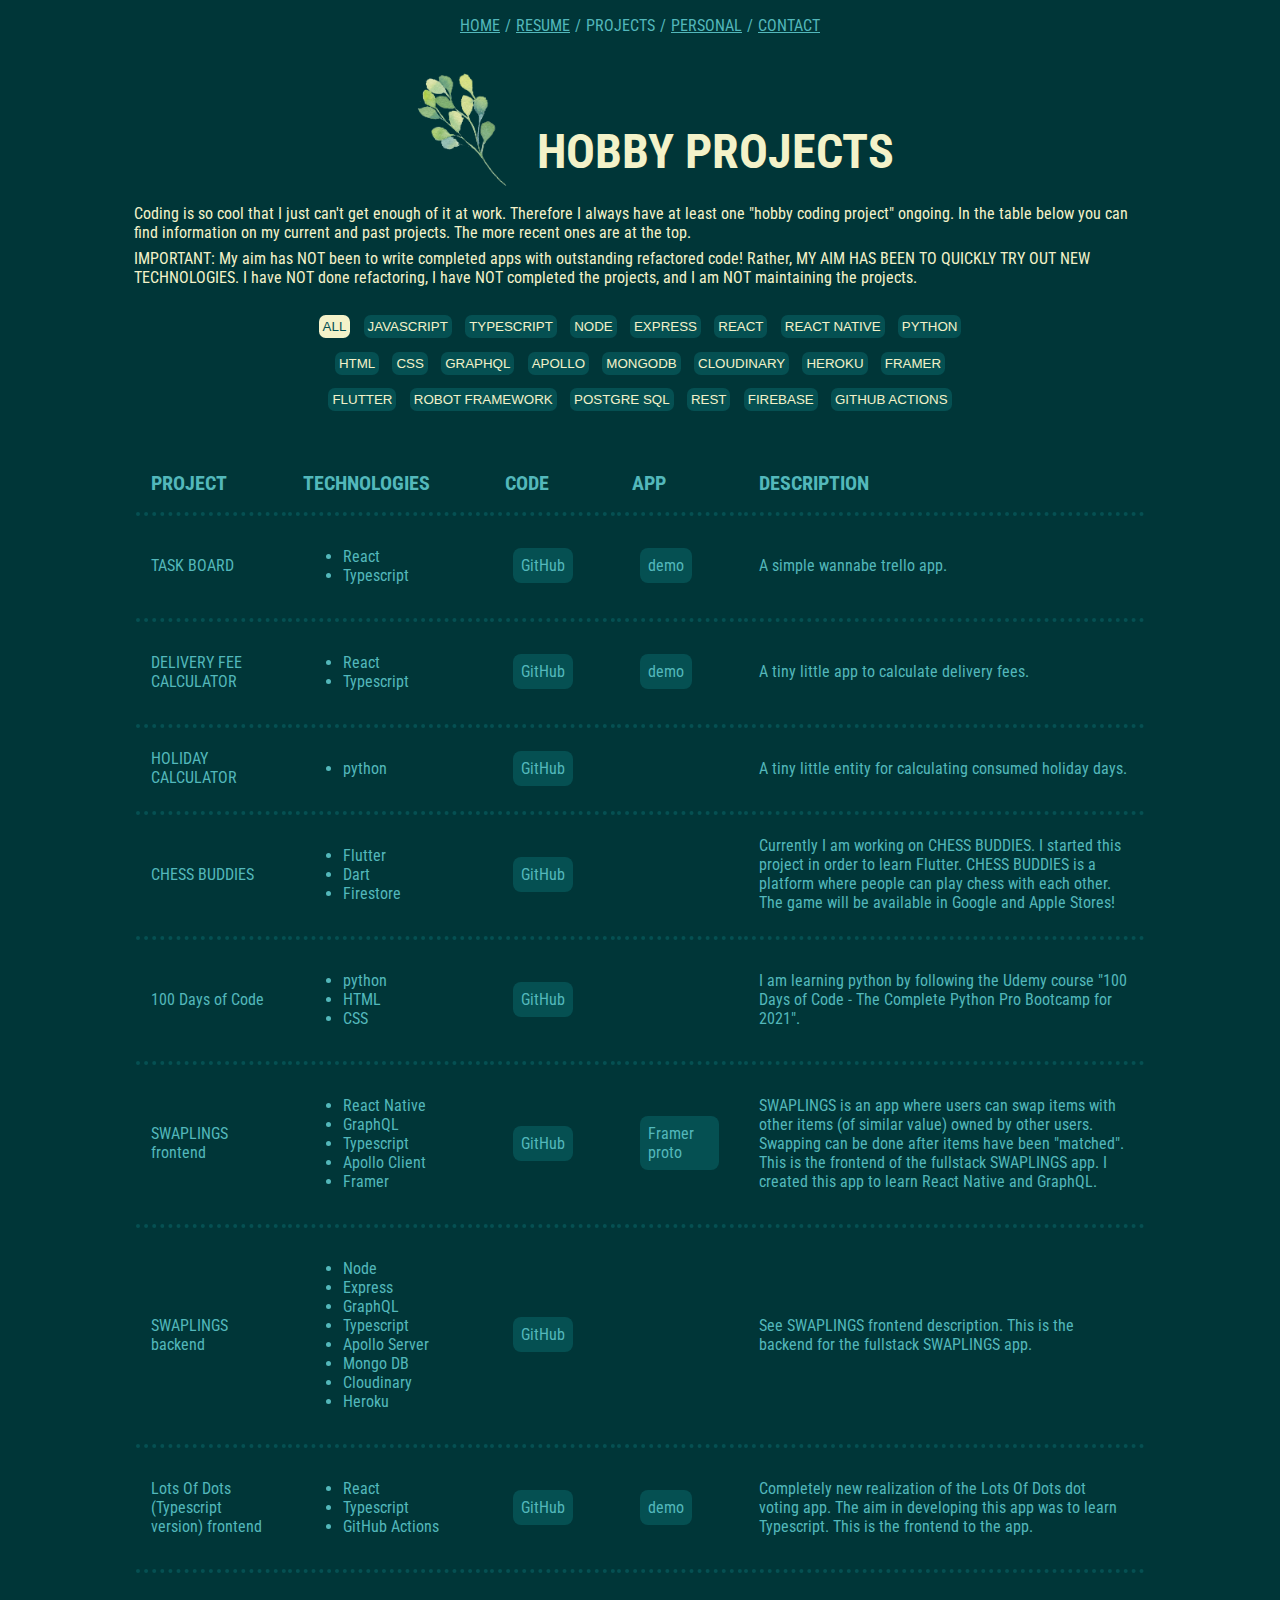
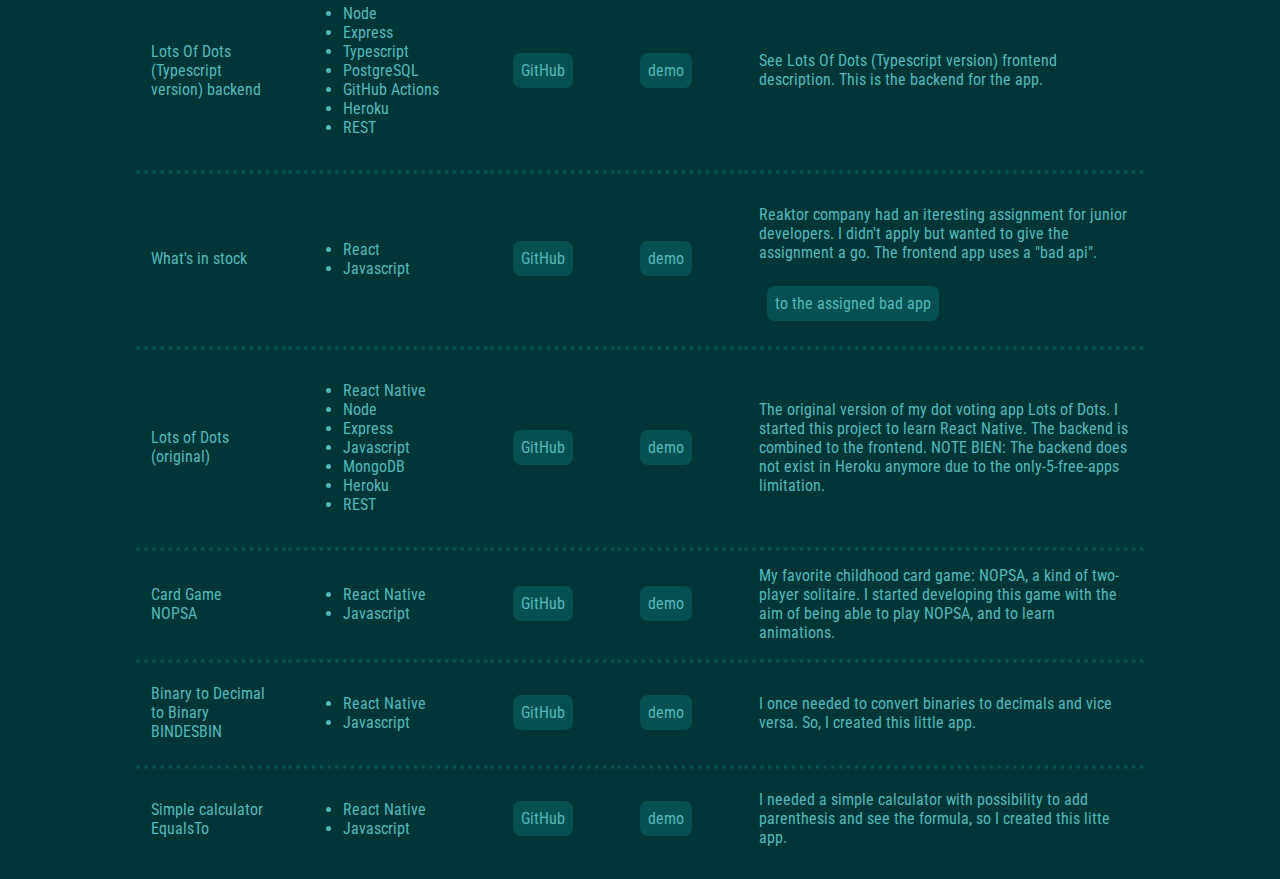
==== commit 8f86bd86: "updated projects" ====
--- a/pages/hobbyProjects.html
+++ b/pages/hobbyProjects.html
@@ -73,7 +73,7 @@
 
     <table class="apps_table">
       <col style="width:15%">
-      <col style="width:20%">
+      <col style/Users/Satu/personal site/index.html="width:20%">
       <col style="width:12.5%">
       <col style="width:12.5%">
       <col style="width:40%">
@@ -88,6 +88,48 @@
       </th>
       <tbody>
 
+          <tr class="filterable react typescript">
+          <td class="table_cell">TASK BOARD</td>
+          <td class="table_cell">
+            <ul>
+              <li class="table_cell_text">React</li>
+              <li class="table_cell_text">Typescript</li>
+
+            </ul>
+          </td>
+          <td class="table_cell"><a class="link_button_dark" href="https://github.com/satuhyva/board">GitHub</a></td>
+          <td class="table_cell"><a class="link_button_dark" href="http://satuhyva.github.io/board">demo</a></td>
+          <td class="table_cell">A simple wannabe trello app.</td>
+        </tr>
+
+
+
+        <tr class="filterable react typescript">
+          <td class="table_cell">DELIVERY FEE CALCULATOR</td>
+          <td class="table_cell">
+            <ul>
+              <li class="table_cell_text">React</li>
+              <li class="table_cell_text">Typescript</li>
+            </ul>
+          </td>
+          <td class="table_cell"><a class="link_button_dark" href="https://github.com/satuhyva/delivery_fee_calculator">GitHub</a></td>
+          <td class="table_cell"><a class="link_button_dark" href="http://satuhyva.github.io/delivery_fee_calculator">demo</a></td>
+          <td class="table_cell">A tiny little app to calculate delivery fees.</td>
+        </tr>
+
+        <tr class="filterable python">
+          <td class="table_cell">HOLIDAY CALCULATOR</td>
+          <td class="table_cell">
+            <ul>
+              <li class="table_cell_text">python</li>
+
+            </ul>
+          </td>
+          <td class="table_cell"><a class="link_button_dark" href="https://github.com/satuhyva/holiday_planner">GitHub</a></td>
+          <td class="table_cell"></td>
+          <td class="table_cell">A tiny little entity for calculating consumed holiday days.</td>
+        </tr>
+
         <tr class="filterable flutter dart firestore robotframework">
           <td class="table_cell">CHESS BUDDIES</td>
           <td class="table_cell">
@@ -95,6 +137,7 @@
               <li class="table_cell_text">Flutter</li>
               <li class="table_cell_text">Dart</li>
               <li class="table_cell_text">Firestore</li>
+
             </ul>
           </td>
           <td class="table_cell"><a class="link_button_dark" href="https://github.com/satuhyva/chess_buddies">GitHub</a></td>
